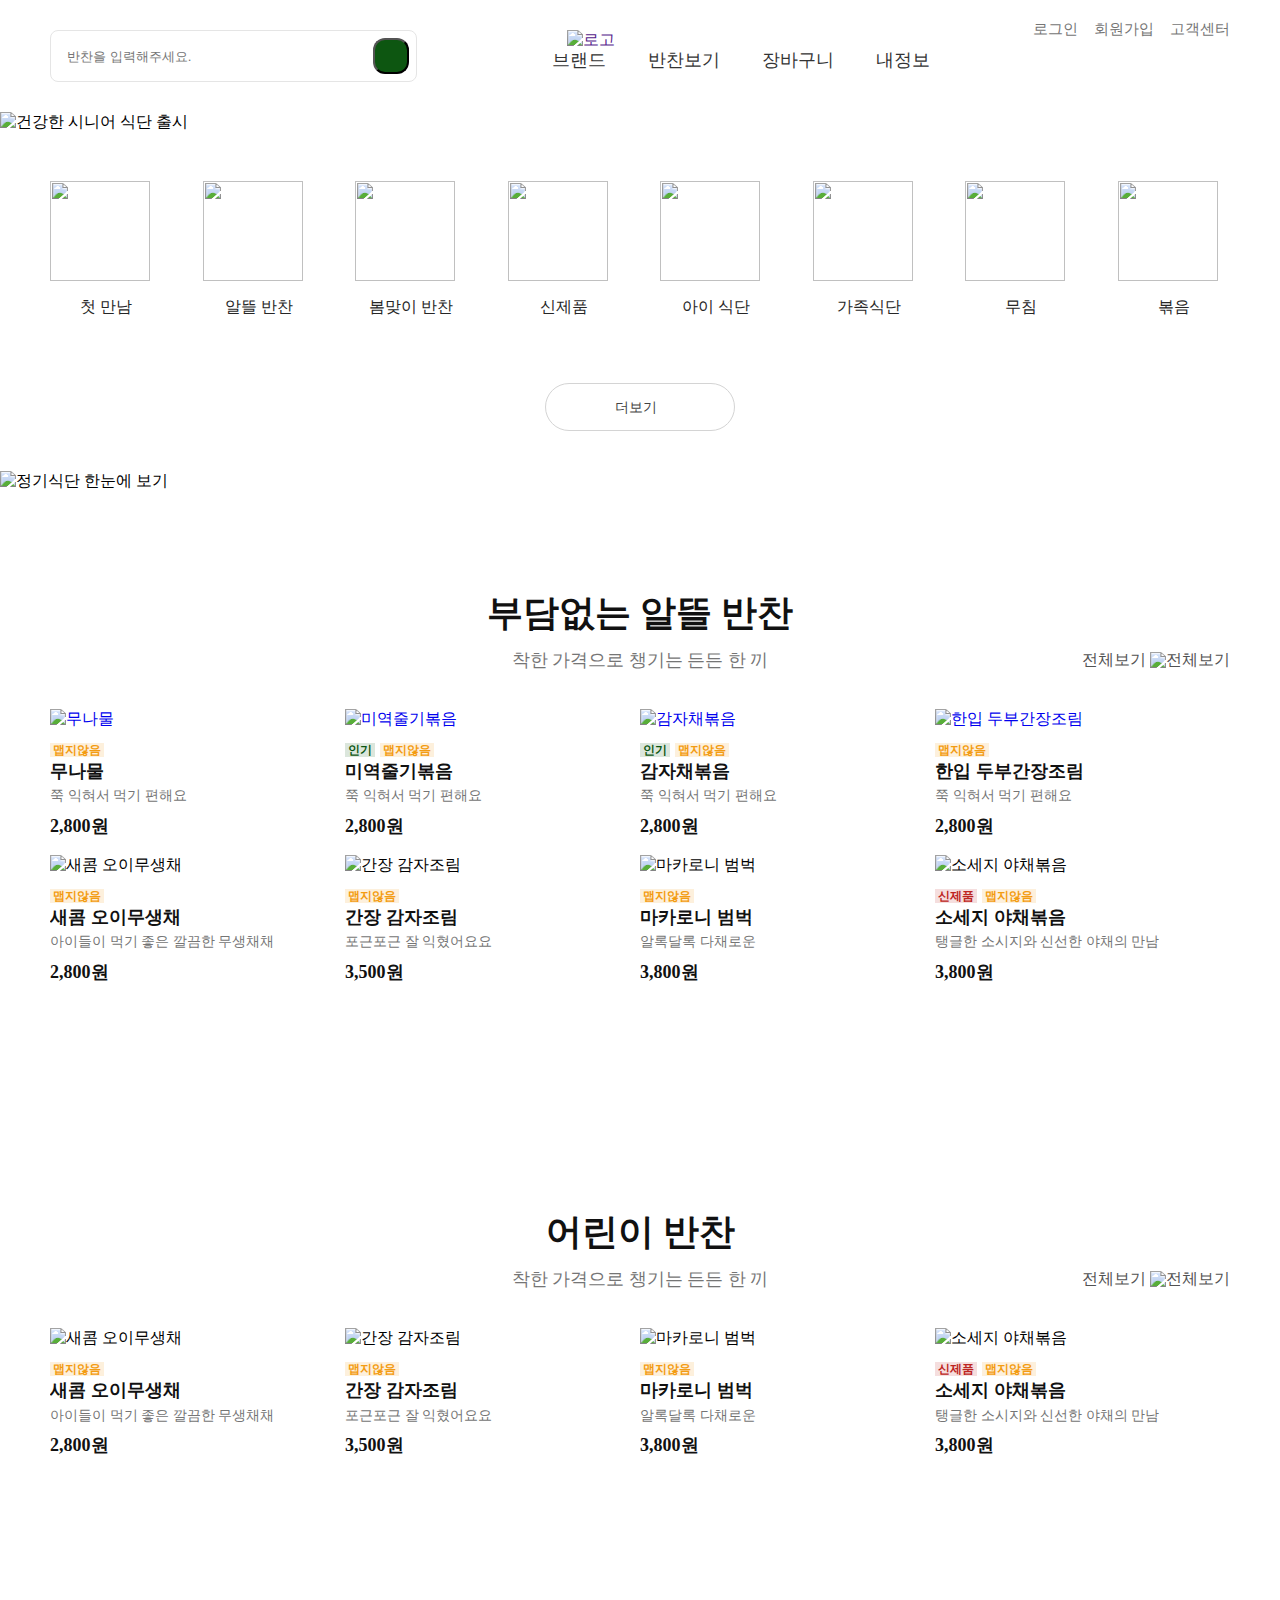
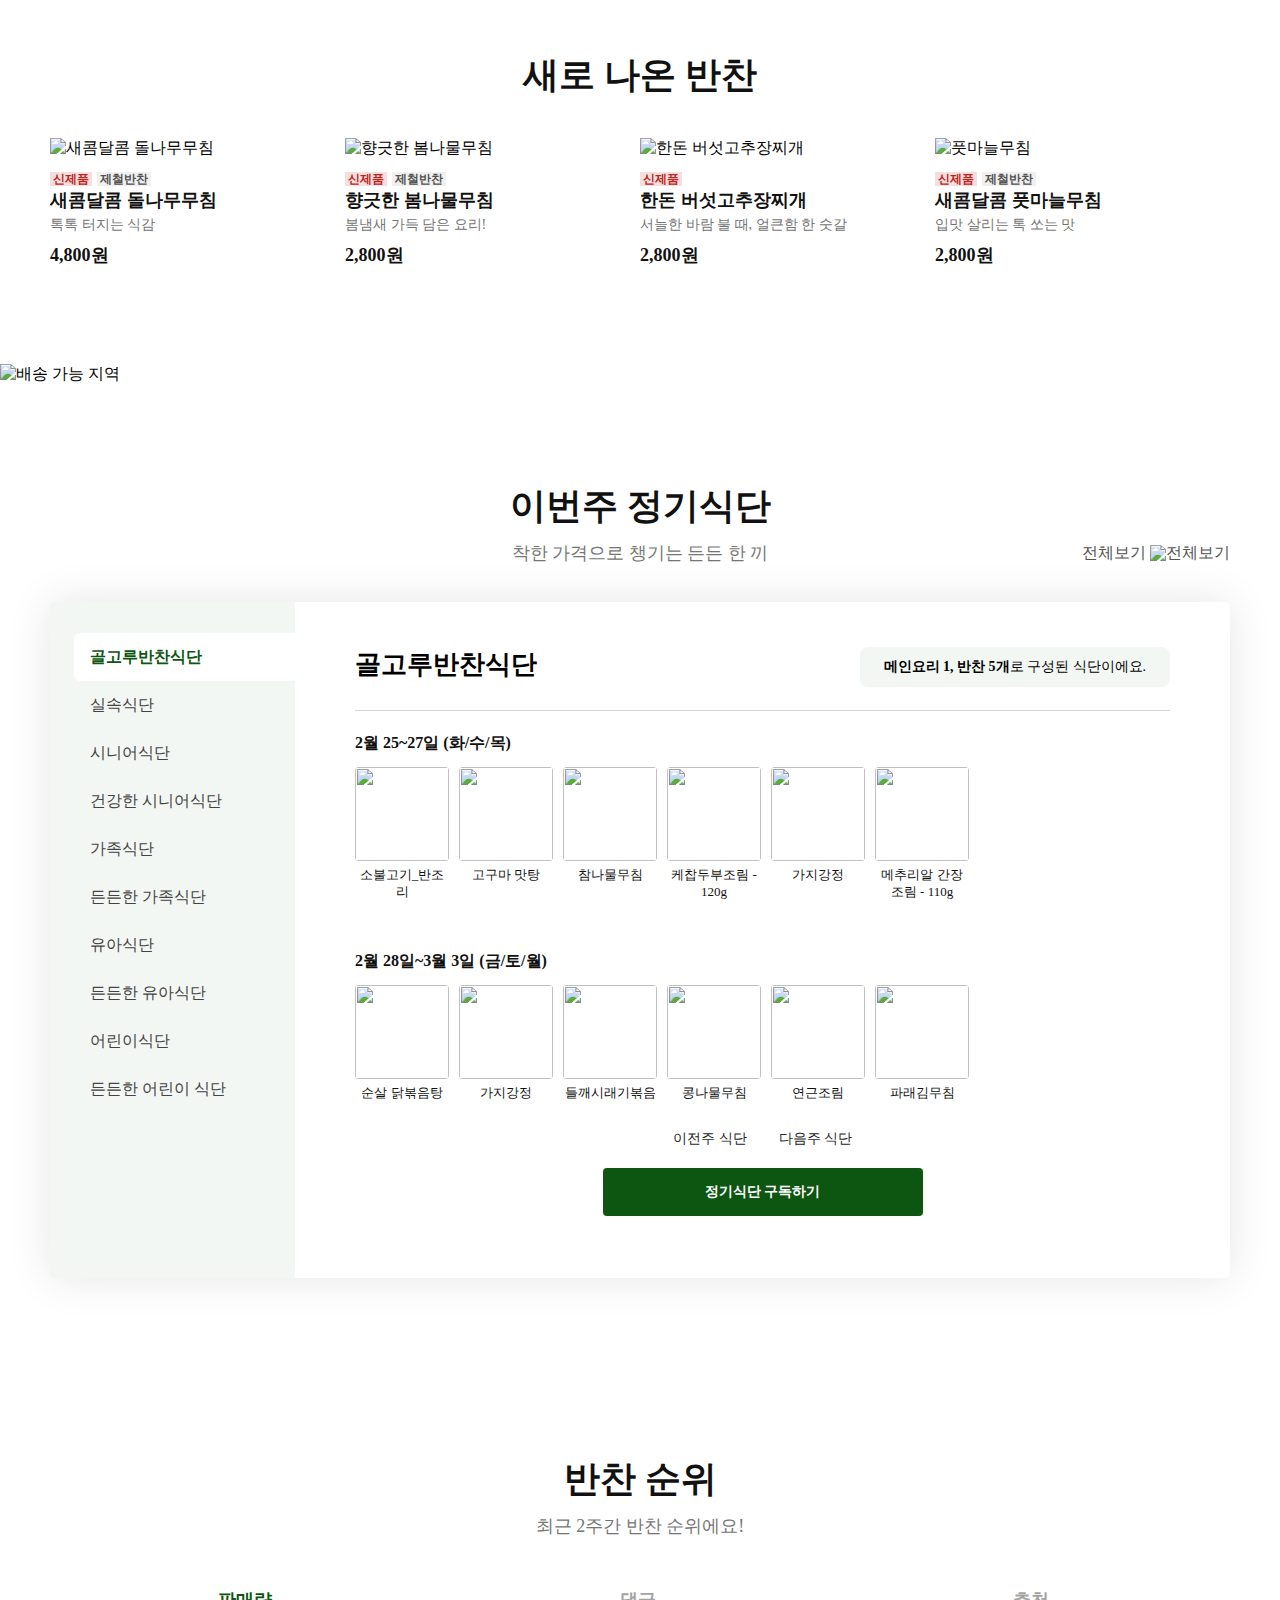
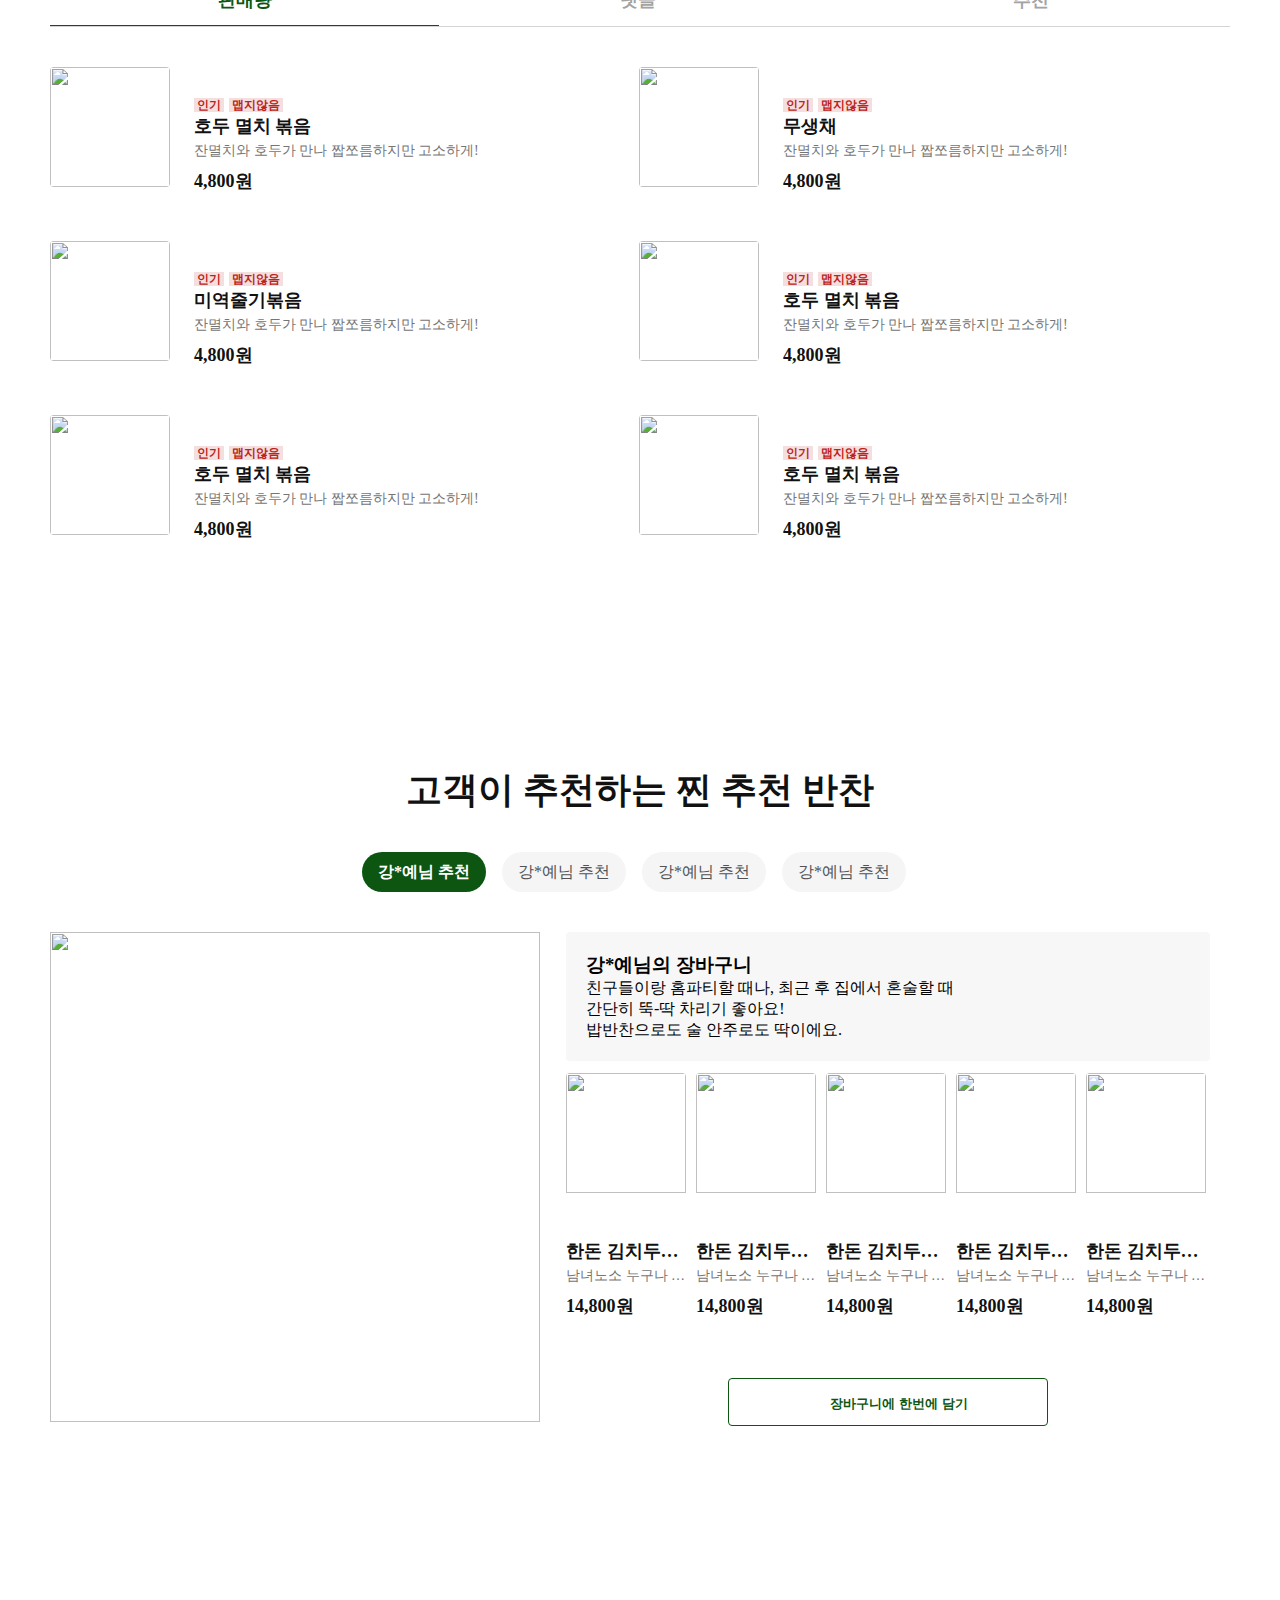
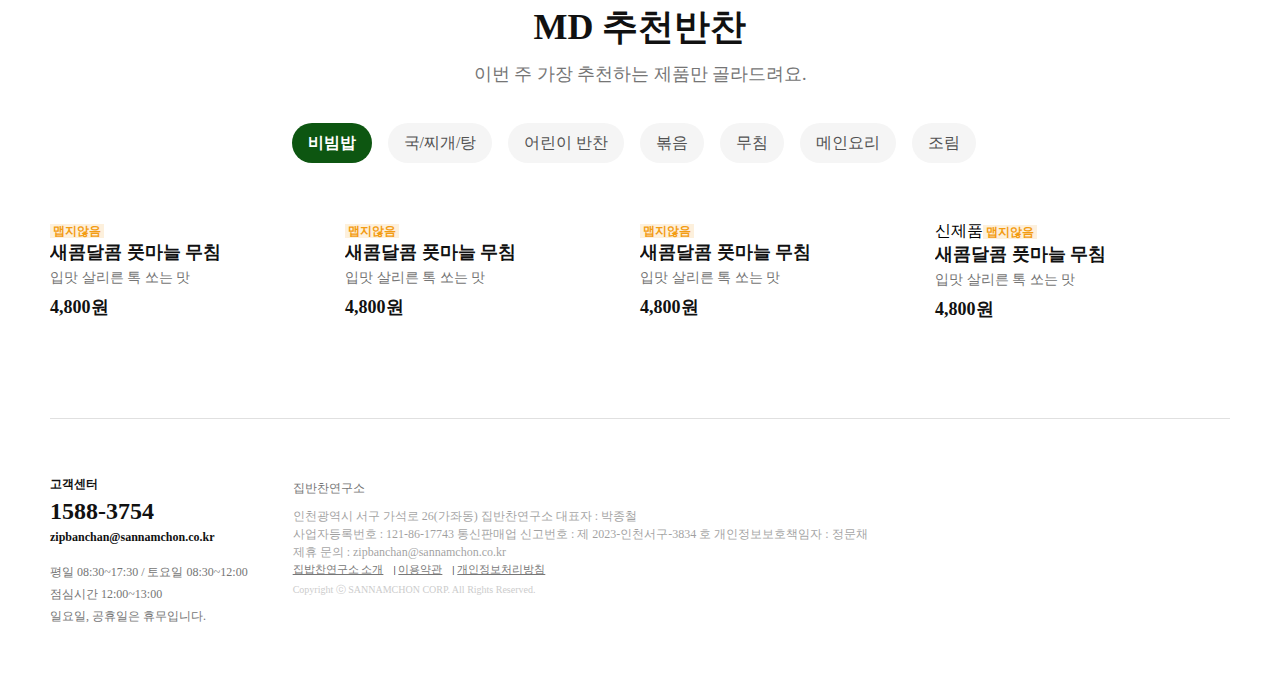
==== index.html @ 4009bfed "Add files via upload" ====
<!DOCTYPE html>
<html lang="en">

<head>
    <meta charset="UTF-8">
    <meta name="viewport" content="width=device-width, initial-scale=1.0">
    <title>Document</title>
    <link href="css/reset.css" rel="stylesheet">
    <link href="css/common.css" rel="stylesheet">
    <link href="css/main.css" rel="stylesheet">
</head>

<body>
    <!-- 헤더 -->
    <header>
        <div class="search">
            <form>
                <input type="text" placeholder="반찬을 입력해주세요." name="search">
                <div>
                    <button class="search_but"></button>
                </div>
            </form>
        </div>

        <a href="" class="logo"><img src="img/logo_pc.svg" alt="로고"></a>

        <div class="header_right_top">
            <ul>
                <li class="nav_menu"><a href="#">로그인</a></li>
                <li class="nav_menu"><a href="#">회원가입</a></li>
                <li id="tool_tip" class="nav_menu">
                    <a href="#">고객센터</a>
                    <ul>
                        <li>식단 메뉴</li>
                        <li>조리법</li>
                        <li>공지사항</li>
                        <li>자주묻는 질문</li>
                        <li>1:1 문의</li>
                    </ul>
                </li>
            </ul>
        </div>
        <div class="header_right_btm">
            <ul>
                <li class="nav_menu menu_brand"><a href="#">브랜드</a></li>
                <li class="nav_menu menu_list"><a href="#">반찬보기</a></li>
                <li class="nav_menu menu_cart"><a href="#">장바구니</a></li>
                <li class="nav_menu menu_my"><a href="#">내정보</a></li>
            </ul>
        </div>
    </header>

    <!-- 메인 베너 -->
    <div id="main_banner" class="banner">
        <img src="img/banner_2.png" alt="건강한 시니어 식단 출시">
    </div>

    <!-- nev -->
    <div class="main_nav">
        <ul>
            <li><a href="#">
                <img src="img/001051_main.png" alt="">
                <span>첫 만남</span>
            </a></li>
            <li><a href="#">
                <img src="img/001062_main.png" alt="">
                <span>알뜰 반찬</span>
            </a></li>
            <li><a href="#">
                <img src="img/001064_main.png" alt="">
                <span>봄맞이 반찬</span>
            </a></li>
            <li><a href="#">
                <img src="img/001060_main.png" alt="">
                <span>신제품</span>
            </a></li>
            <li><a href="#">
                <img src="img/001048_main.png" alt="">
                <span>아이 식단</span>
            </a></li>
            <li><a href="#">
                <img src="img/001049_main.png" alt="">
                <span>가족식단</span>
            </a></li>
            <li><a href="#">
                <img src="img/001003_main.png" alt="">
                <span>무침</span>
            </a></li>
            <li><a href="#">
                <img src="img/001009_main.png" alt="">
                <span>볶음</span>
            </a></li>
        </ul>
    </div>

    <div class="nav_more">
        <button><span>더보기</span><img src="img/icon-arrow-down.svg" alt=""></button>
    </div>

    <!-- 베너2 -->
    <div class="banner">
        <img src="img/godo_banner1737962008.png" alt="정기식단 한눈에 보기">
    </div>

    <!-- 부담없는 알뜰 반찬 -->
    <section>
        <div class="section_head">
            <h2>부담없는 알뜰 반찬</h2>
            <p>
                착한 가격으로 챙기는 든든 한 끼
                <a class="show_all">전체보기<img src="img/icon-arrow-right.svg" alt="전체보기"></a>
            </p>
            
        </div>
        <div class="banchan_list banchan_list_rec">
            <div class="product">
                <a href="#">
                    <img src="img/39_ZIP_P_5005_T.jpg" alt="무나물">
                    <div class="prd_discription">
                        <span class="prd_tag tag_2">맵지않음</span>
                        <h4>무나물</h4>
                        <p>쭉 익혀서 먹기 편해요</p>
                        <h5>2,800원</h5>
                    </div>
                </a>
            </div>
            <div class="product">
                <a href="#">
                    <img src="img/86_ZIP_P_6008_T.jpg" alt="미역줄기볶음">
                    <div class="prd_discription">
                        <span class="prd_tag tag_1">인기</span><span class="prd_tag tag_2">맵지않음</span>
                        <h4>미역줄기볶음</h4>
                        <p>쭉 익혀서 먹기 편해요</p>
                        <h5>2,800원</h5>
                    </div>
                </a>
            </div>
            <div class="product">
                <a href="#">
                    <img src="img/71_ZIP_P_6001_T.jpg" alt="감자채볶음">
                    <div class="prd_discription">
                        <span class="prd_tag tag_1">인기</span><span class="prd_tag tag_2">맵지않음</span>
                        <h4>감자채볶음</h4>
                        <p>쭉 익혀서 먹기 편해요</p>
                        <h5>2,800원</h5>
                    </div>
                </a>
            </div>
            <div class="product">
                <a href="#">
                    <img src="img/410_ZIP_P_4028_T.jpg" alt="한입 두부간장조림">
                    <div class="prd_discription">
                        <span class="prd_tag tag_2">맵지않음</span>
                        <h4>한입 두부간장조림</h4>
                        <p>쭉 익혀서 먹기 편해요</p>
                        <h5>2,800원</h5>
                    </div>
                </a>
            </div>    
            <div class="product">
                <img src="img/1422_ZIP_P_5150_T.jpg" alt="새콤 오이무생채">
                <div class="prd_discription">
                    <span class="prd_tag tag_2">맵지않음</span>
                    <h4>새콤 오이무생채</h4>
                    <p>아이들이 먹기 좋은 깔끔한 무생채채</p>
                    <h5>2,800원</h5>
                </div>
            </div>
            <div class="product">
                <img src="img/67_ZIP_P_4014_T.jpg" alt="간장 감자조림">
                <div class="prd_discription">
                    <span class="prd_tag tag_2">맵지않음</span>
                    <h4>간장 감자조림</h4>
                    <p>포근포근 잘 익혔어요요</p>
                    <h5>3,500원</h5>
                </div>
            </div>
            <div class="product">
                <img src="img/1476_ZIP_P_5162_T.jpg" alt="마카로니 범벅">
                <div class="prd_discription">
                    <span class="prd_tag tag_2">맵지않음</span>
                    <h4>마카로니 범벅</h4>
                    <p>알록달록 다채로운</p>
                    <h5>3,800원</h5>
                </div>
            </div>
            <div class="product">
                <img src="img/2360_ZIP_P_6336_T.png" alt="소세지 야채볶음">
                <div class="prd_discription">
                    <span class="prd_tag tag_3">신제품</span><span class="prd_tag tag_2">맵지않음</span>
                    <h4>소세지 야채볶음</h4>
                    <p>탱글한 소시지와 신선한 야채의 만남</p>
                    <h5>3,800원</h5>
                </div>
            </div>
        </div>
    </section>

    <!-- 베너3 -->
    <div class="banner_3">
        <img src="img/ddd.png" alt="">
        <img src="img/sssss.png" alt="">
        <img src="img/templite4.png" alt="">
    </div>


    <!-- 어린이 반찬 -->
    <section>
        <div class="section_head">
            <h2>어린이 반찬</h2>
            <p>
                착한 가격으로 챙기는 든든 한 끼
                <a class="show_all">전체보기<img src="img/icon-arrow-right.svg" alt="전체보기"></a>
            </p>
        </div>
        <div class="banchan_list banchan_list_rec">
            <div class="product">
                <img src="img/1422_ZIP_P_5150_T.jpg" alt="새콤 오이무생채">
                <div class="prd_discription">
                    <span class="prd_tag tag_2">맵지않음</span>
                    <h4>새콤 오이무생채</h4>
                    <p>아이들이 먹기 좋은 깔끔한 무생채채</p>
                    <h5>2,800원</h5>
                </div>
            </div>
            <div class="product">
                <img src="img/67_ZIP_P_4014_T.jpg" alt="간장 감자조림">
                <div class="prd_discription">
                    <span class="prd_tag tag_2">맵지않음</span>
                    <h4>간장 감자조림</h4>
                    <p>포근포근 잘 익혔어요요</p>
                    <h5>3,500원</h5>
                </div>
            </div>
            <div class="product">
                <img src="img/1476_ZIP_P_5162_T.jpg" alt="마카로니 범벅">
                <div class="prd_discription">
                    <span class="prd_tag tag_2">맵지않음</span>
                    <h4>마카로니 범벅</h4>
                    <p>알록달록 다채로운</p>
                    <h5>3,800원</h5>
                </div>
            </div>
            <div class="product">
                <img src="img/2360_ZIP_P_6336_T.png" alt="소세지 야채볶음">
                <div class="prd_discription">
                    <span class="prd_tag tag_3">신제품</span><span class="prd_tag tag_2">맵지않음</span>
                    <h4>소세지 야채볶음</h4>
                    <p>탱글한 소시지와 신선한 야채의 만남</p>
                    <h5>3,800원</h5>
                </div>
            </div>
        </div>
    </section>

    <!-- 새로 나온 반찬 -->
    <section>
        <div class="section_head">
            <h2>새로 나온 반찬</h2>
        </div>
        <div class="banchan_list banchan_list_rec">
            <div class="product">
                <img src="img/1409_ZIP_P_5146_T.jpg" alt="새콤달콤 돌나무무침">
                <div class="prd_discription">
                    <span class="prd_tag tag_3">신제품</span><span class="prd_tag tag_4">제철반찬</span>
                    <h4>새콤달콤 돌나무무침</h4>
                    <p>톡톡 터지는 식감</p>
                    <h5>4,800원</h5>
                </div>
            </div>
            <div class="product">
                <img src="img/1410_ZIP_P_5147_T.jpg" alt="향긋한 봄나물무침">
                <div class="prd_discription">
                    <span class="prd_tag tag_3">신제품</span><span class="prd_tag tag_4">제철반찬</span>
                    <h4>향긋한 봄나물무침</h4>
                    <p>봄냄새 가득 담은 요리!</p>
                    <h5>2,800원</h5>
                </div>
            </div>
            <div class="product">
                <img src="img/1951_ZIP_P_1061_T.jpg" alt="한돈 버섯고추장찌개">
                <div class="prd_discription">
                    <span class="prd_tag tag_3">신제품</span>
                    <h4>한돈 버섯고추장찌개</h4>
                    <p>서늘한 바람 불 때, 얼큰함 한 숫갈</p>
                    <h5>2,800원</h5>
                </div>
            </div>
            <div class="product">
                <img src="img/1792_ZIP_P_5121_T.png" alt="풋마늘무침">
                <div class="prd_discription">
                    <span class="prd_tag tag_3">신제품</span><span class="prd_tag tag_4">제철반찬</span>
                    <h4>새콤달콤 풋마늘무침</h4>
                    <p>입맛 살리는 톡 쏘는 맛</p>
                    <h5>2,800원</h5>
                </div>
            </div>
        </div>
    </section>

    <!-- 배너4 -->
    <div class="banner">
        <img src="img/templite1.png" alt="배송 가능 지역">
    </div>

    <!-- 이번주 정기식단 -->
    <section>
        <div class="section_head">
            <h2>이번주 정기식단</h2>
            <p>
                착한 가격으로 챙기는 든든 한 끼
                <a class="show_all">전체보기<img src="img/icon-arrow-right.svg" alt="전체보기"></a>
            </p>
        </div>
        <div id="regular_container">
            <div id="regular_tab">
                <ul>
                    <li class="nav_on">골고루반찬식단</li>
                    <li>실속식단</li>
                    <li>시니어식단</li>
                    <li>건강한 시니어식단</li>
                    <li>가족식단</li>
                    <li>든든한 가족식단</li>
                    <li>유아식단</li>
                    <li>든든한 유아식단</li>
                    <li>어린이식단</li>
                    <li>든든한 어린이 식단</li>
                </ul>
            </div>
            <div id="regular_list">
                <div class="regular_list_disc">
                    <h3>골고루반찬식단</h3>
                    <span><strong>메인요리 1, 반찬 5개</strong>로 구성된 식단이에요.</span>
                </div>
                <div class="regular_list_contain"> <!-- 식단 1 -->
                    <h4>2월 25~27일 (화/수/목)</h4>
                    <ul>
                        <li>
                            <img src="img/1349_ZIP_P_0094_T.jpg" alt="">
                            <p>소불고기_반조리</p>
                        </li>
                        <li>
                            <img src="img/1948_ZIP_P_6389_T.jpg" alt="">
                            <p>고구마 맛탕</p>
                        </li>
                        <li>
                            <img src="img/135_ZIP_P_5012_T.jpg" alt="">
                            <p>참나물무침</p>
                        </li>
                        <li>
                            <img src="img/1785_ZIP_P_6293_T.jpg" alt="">
                            <p>케찹두부조림 - 120g</p>
                        </li>
                        <li>
                            <img src="img/1187_ZIP_P_6206_T.jpg" alt="">
                            <p>가지강정</p>
                        </li>
                        <li>
                            <img src="img/137_ZIP_P_4003_T.jpg" alt="">
                            <p>메추리알 간장조림 - 110g</p>
                        </li>
                    </ul>
                </div>
                <div class="regular_list_contain"> <!-- 식단 2 -->
                    <h4>2월 28일~3월 3일 (금/토/월)</h4>
                    <ul>
                        <li>
                            <img src="img/1337_ZIP_P_0090_T.jpg" alt="">
                            <p>순살 닭볶음탕</p>
                        </li>
                        <li>
                            <img src="img/1187_ZIP_P_6206_T.jpg" alt="">
                            <p>가지강정</p>
                        </li>
                        <li>
                            <img src="img/1201_ZIP_P_6220_T.jpg" alt="">
                            <p>들깨시래기볶음</p>
                        </li>
                        <li>
                            <img src="img/36_ZIP_P_5003_T.jpg" alt="">
                            <p>콩나물무침</p>
                        </li>
                        <li>
                            <img src="img/52_ZIP_P_4007_T.jpg" alt="">
                            <p>연근조림</p>
                        </li>
                        <li>
                            <img src="img/335_ZIP_P_5038_T.jpg" alt="">
                            <p>파래김무침</p>
                        </li>
                    </ul>
                </div>

                <div class="regular_list_arrow">
                    <span class="pre"><img src="img/icon-arrow-left.svg" alt="">이전주 식단</span>
                    <span class="next">다음주 식단<img src="img/icon-arrow-right2.svg" alt=""></span>
                </div>

                <div class="regular_list_foot">
                    <!-- <div>개별 구매 대신, 반찬 구독할 때 <strong>34,800원</strong></div> -->
                    <a href="#">정기식단 구독하기</a>
                </div>
            </div>
        </div>
    </section>

    <!-- 반찬 순위 -->
    <section>
        <div class="section_head">
            <h2>반찬 순위</h2>
            <p>최근 2주간 반찬 순위에요!</p>
        </div>
        <div class="rank_container">
            <div class="rank_tab">
                <ul>
                    <li class="on">판매량</li>
                    <li>댓글</li>
                    <li>추천</li>
                </ul>
            </div>
            <div class="rank_list">
                <div class="product_rank">
                    <div>
                        <img src="img/17_ZIP_P_6014_T.jpg" alt="">
                        <!-- <button action=""></button>/ -->
                    </div>
                    <div class="prd_discription">
                        <span class="prd_tag tag_3">인기</span><span class="prd_tag tag_3">맵지않음</span>
                        <h4>호두 멸치 볶음</h4>
                        <p>잔멸치와 호두가 만나 짭쪼름하지만 고소하게!</p>
                        <h5>4,800원</h5>
                    </div>
                </div>
                <div class="product_rank">
                    <div>
                        <img src="img/38_ZIP_P_5004_T.jpg" alt="">
                        <!-- <button action=""></button>/ -->
                    </div>
                    <div class="prd_discription">
                        <span class="prd_tag tag_3">인기</span><span class="prd_tag tag_3">맵지않음</span>
                        <h4>무생채</h4>
                        <p>잔멸치와 호두가 만나 짭쪼름하지만 고소하게!</p>
                        <h5>4,800원</h5>
                    </div>
                </div>
                <div class="product_rank">
                    <div>
                        <img src="img/86_ZIP_P_6008_T.jpg" alt="">
                        <!-- <button action=""></button>/ -->
                    </div>
                    <div class="prd_discription">
                        <span class="prd_tag tag_3">인기</span><span class="prd_tag tag_3">맵지않음</span>
                        <h4>미역줄기볶음</h4>
                        <p>잔멸치와 호두가 만나 짭쪼름하지만 고소하게!</p>
                        <h5>4,800원</h5>
                    </div>
                </div>
                <div class="product_rank">
                    <div>
                        <img src="img/71_ZIP_P_6001_T.jpg" alt="">
                        <!-- <button action=""></button>/ -->
                    </div>
                    <div class="prd_discription">
                        <span class="prd_tag tag_3">인기</span><span class="prd_tag tag_3">맵지않음</span>
                        <h4>호두 멸치 볶음</h4>
                        <p>잔멸치와 호두가 만나 짭쪼름하지만 고소하게!</p>
                        <h5>4,800원</h5>
                    </div>
                </div>
                <div class="product_rank">
                    <div>
                        <img src="img/36_ZIP_P_5003_T.jpg" alt="">
                        <!-- <button action=""></button>/ -->
                    </div>
                    <div class="prd_discription">
                        <span class="prd_tag tag_3">인기</span><span class="prd_tag tag_3">맵지않음</span>
                        <h4>호두 멸치 볶음</h4>
                        <p>잔멸치와 호두가 만나 짭쪼름하지만 고소하게!</p>
                        <h5>4,800원</h5>
                    </div>
                </div>
                <div class="product_rank">
                    <div>
                        <img src="img/39_ZIP_P_5005_T.jpg" alt="">
                        <!-- <button action=""></button>/ -->
                    </div>
                    <div class="prd_discription">
                        <span class="prd_tag tag_3">인기</span><span class="prd_tag tag_3">맵지않음</span>
                        <h4>호두 멸치 볶음</h4>
                        <p>잔멸치와 호두가 만나 짭쪼름하지만 고소하게!</p>
                        <h5>4,800원</h5>
                    </div>
                </div>
            </div>
        </div>
    </section>

    <!-- 고객이 추천하는 찐 추천 반찬 -->
    <section>
        <div class="section_head">
            <h2>고객이 추천하는 찐 추천 반찬</h2>
        </div>
        <div class="recommend_tab">
            <span class="on">강*예님 추천</span>
            <span>강*예님 추천</span>
            <span>강*예님 추천</span>
            <span>강*예님 추천</span>
        </div>
        <div class="recommend_content">
            <div>
                <img src="img/cp_image_0.png" alt="">
            </div>
            <div class="rec_right">
                <div class="rec_right_header">
                    <h3>강*예님의 장바구니</h3>
                    <p>친구들이랑 홈파티할 때나, 최근 후 집에서 혼술할 때<br>
                        간단히 뚝-딱 차리기 좋아요!<br>
                        밥반찬으로도 술 안주로도 딱이에요.</p>
                </div>
                <div class="rec_right_content"> <!-- 추천 상품 리스트 -->
                    <div class="product_rec">
                        <img src="img/1356_ZIP_P_0102_T.jpg" alt="">
                        <div class="rec_disc">
                            <div class="tag"></div>
                            <h4>한돈 김치두루..</h4>
                            <p>남녀노소 누구나 좋아..</p>
                            <h5>14,800원</h5>
                        </div>
                    </div>
                    <div class="product_rec">
                        <img src="img/1780_ZIP_P_0141_T.jpg" alt="">
                        <div class="rec_disc">
                            <div class="tag"><span></span></div>
                            <h4>한돈 김치두루..</h4>
                            <p>남녀노소 누구나 좋아..</p>
                            <h5>14,800원</h5>
                        </div>
                    </div>
                    <div class="product_rec">
                        <img src="img/1080_ZIP_P_3077_T_RE.jpg" alt="">
                        <div class="rec_disc">
                            <div class="tag"><span></span></div>
                            <h4>한돈 김치두루..</h4>
                            <p>남녀노소 누구나 좋아..</p>
                            <h5>14,800원</h5>
                        </div>
                    </div>
                    <div class="product_rec">
                        <img src="img/723_ZIP_P_5068_T.jpg" alt="">
                        <div class="rec_disc">
                            <div class="tag"><span></span></div>
                            <h4>한돈 김치두루..</h4>
                            <p>남녀노소 누구나 좋아..</p>
                            <h5>14,800원</h5>
                        </div>
                    </div>
                    <div class="product_rec">
                        <img src="img/71_ZIP_P_6001_T.jpg" alt="">
                        <div class="rec_disc">
                            <div class="tag"><span></span></div>
                            <h4>한돈 김치두루..</h4>
                            <p>남녀노소 누구나 좋아..</p>
                            <h5>14,800원</h5>
                        </div>
                    </div>
                </div>
                <div class="rec_btn">
                    <button onclick=""><img src="img/icon-cart-0d5611.svg" alt="">장바구니에 한번에 담기</button>
                </div>
            </div>
        </div>
    </section>

    <!-- MD 추천반찬 -->
    <section>
        <div class="section_head">
            <h2>MD 추천반찬</h2>
            <p>이번 주 가장 추천하는 제품만 골라드려요.</p>
        </div>
        <div class="recommend_tab">
            <span class="on">비빔밥</span>
            <span>국/찌개/탕</span>
            <span>어린이 반찬</span>
            <span>볶음</span>
            <span>무침</span>
            <span>메인요리</span>
            <span>조림</span>
        </div>
        <div class="banchan_list banchan_list_tall">
            <div class="product">
                <img src="img/2190_ZIP_P_9529_a_re.png" alt="">
                <div class="prd_discription">
                    <span class="prd_tag tag_2">맵지않음</span>
                    <h4>새콤달콤 풋마늘 무침</h4>
                    <p>입맛 살리른 톡 쏘는 맛</p>
                    <h5>4,800원</h5>
                </div>
            </div>
            <div class="product">
                <img src="img/1833_ZIP_P_9396_A.jpg" alt="">
                <div class="prd_discription">
                    <span class="prd_tag tag_2">맵지않음</span>
                    <h4>새콤달콤 풋마늘 무침</h4>
                    <p>입맛 살리른 톡 쏘는 맛</p>
                    <h5>4,800원</h5>
                </div>
            </div>
            <div class="product">
                <img src="img/1830_ZIP_P_9393_A.jpg" alt="">
                <div class="prd_discription">
                    <span class="prd_tag tag_2">맵지않음</span>
                    <h4>새콤달콤 풋마늘 무침</h4>
                    <p>입맛 살리른 톡 쏘는 맛</p>
                    <h5>4,800원</h5>
                </div>
            </div>
            <div class="product">
                <img src="img/2068_ZIP_P_9473_A.jpg" alt="">
                <div class="prd_discription">
                    <span>신제품</span><span class="prd_tag tag_2">맵지않음</span>
                    <h4>새콤달콤 풋마늘 무침</h4>
                    <p>입맛 살리른 톡 쏘는 맛</p>
                    <h5>4,800원</h5>
                </div>
            </div>
        </div>
    </section>

    <!-- footer -->
    <footer>
        <div class="footer_service">
            <h3>고객센터</h3>
            <strong>1588-3754</strong>
            <small>zipbanchan@sannamchon.co.kr</small>
            <p>
                평일 08:30~17:30 / 토요일 08:30~12:00<br>
                점심시간 12:00~13:00<br>
                일요일, 공휴일은 휴무입니다.
            </p>
        </div>
        <div class="footer_info">
            <h3>집반찬연구소</h3>
            <p>
                인천광역시 서구 가석로 26(가좌동) 집반찬연구소 대표자 : 박종철<br>
                사업자등록번호 : 121-86-17743 통신판매업 신고번호 : 제 2023-인천서구-3834 호 개인정보보호책임자 : 정문채<br>
                제휴 문의 : zipbanchan@sannamchon.co.kr
            </p>
            <a href="#">집밥찬연구소 소개</a>|
            <a href="#">이용약관</a>|
            <a href="#">개인정보처리방침</a>
            <small>Copyright ⓒ SANNAMCHON CORP. All Rights Reserved.</small>
        </div>
    </footer>

</body>

</html>
---- css/common.css ----
@charset "utf-8";

header {
    width:1180px;
    height: 112px;
    margin:0 auto;
}

.search {
    float:left;
    width: 367px;
    height: 52px;
    margin: 30px 0 0 0;
    display:flex;
    position:relative;
}

.search input[type="text"] {
    width: 367px;
    height: 52px;
    border-radius: 8px;
    border: 1px solid #E5E5E5;
    background: #FFF;
    padding: 0px 80px 0px 16px;
    box-sizing: border-box;
}

.search div {
    position: absolute;
    right: 0px;
    top: 50%;
    transform: translateY(-50%);
    font-size: 0px;
    display: flex;
    align-items: center;
}

.search button {
    background: url("../img/icon-search-f5f5f5.svg") #0d5611 no-repeat;
    background-position: center;
    display: inline-block;
    margin-right: 8px;
    width: 36px;
    height: 36px;
    border-radius: 12px;
}

.logo {
    width: 140px;
    float:left;
    margin: 30px 0 0 150px;
}

.logo img {
    width: 140px;
    margin: 0 auto;
}

.header_right_top {
    float:right;
    width: 300px;
    margin: 20px 0 20px 0;
}

.header_right_top ul {
    float:right;
}

.header_right_top ul li {
    float: left;
}

.header_right_top ul li a {
    position: relative;
    padding-left: 0px;
    color: #757575;
    font-size: 15px;
    font-weight: 400;
    line-height: 15px;
    margin-left: 16px;
    padding: 10px 0;
}

#tool_tip ul {
    display:none;
}

.header_right_btm {
    float:right;
}

.header_right_btm ul li {
    float: left;
}

.header_right_btm ul li a {
    color: #333;
    font-size: 18px;
    font-weight: 400;
    line-height: 18px;
    padding-left: 28px;
    margin-left: 14px;
}

.menu_brand a {
    background-image: url("../img/icon-document-d4d4d4.svg");
    background-repeat:no-repeat;
    background-position:left center;
    background-size:24px;
}
.menu_list a {
    background-image: url("../img/icon-list-d4d4d4.svg");
    background-repeat:no-repeat;
    background-position:left center;
    background-size:24px;
}
.menu_cart a {
    background-image: url("../img/icon-cart-d4d4d4.svg");
    background-repeat:no-repeat;
    background-position:left center;
    background-size:24px;
}
.menu_my a {
    background-image: url("../img/icon-my-d4d4d4.svg");
    background-repeat:no-repeat;
    background-position:left center;
    background-size:24px;
}

footer {
    padding: 59px 0px;
    width: 1180px;
    margin: 0px auto;
    display: flex;
    border-top: 1px solid #e0e0e0
}

footer .footer_service {
    margin-right: 45px;
    color: #111;
}

footer .footer_service h3 {
    color: #111;
    font-size: 12px;
    font-weight: 600;
    line-height: 12px;
    margin-bottom: 9px;
    display: block;
}

footer .footer_service strong {
    font-size: 24px;
    font-weight: 600;
    line-height: 24px;
    display: block;
    margin-bottom: 4px;
}

footer .footer_service small {
    font-size: 12px;
    font-weight: 600;
    line-height: 12px;
}

footer .footer_service p {
    margin-top: 16px;
    color: #757575;
    font-size: 12px;
    font-weight: 400;
    line-height: 22px;
}

footer .footer_info {
    font-size:11px;
}

footer .footer_info h3 {
    color: #757575;
    font-size: 12px;
    font-weight: 400;
    line-height: 21px;
    display: block;
    margin-bottom: 8px;
}

footer .footer_info p {
    color: #111;
    font-size: 12px;
    font-weight: 400;
    line-height: 18px;
    opacity: 0.4;
}

footer .footer_info a {
    margin-top:20px;
    color: #777;
    font-size: 11px;
    font-weight: 400;
    line-height: 16.5px;
    text-decoration: underline;
    position: relative;
    margin-right: 5px;
    padding-right: 5px;
}

footer .footer_info small {
    display: block;
    margin-top: 3px;
    color: #ccc;
    font-size: 10px;
    font-weight: 400;
    line-height: 17.5px;
}
---- css/main.css ----
@charset "utf-8";

.banner img {
    width:100%;
}

.main_nav {
    padding: 48px 0;
}

.main_nav ul {
    display: grid;
    grid-template-columns: repeat(8, minmax(0, 1fr));
    gap: 40px;
    width: 1180px;
    margin: 0px auto;
}

.main_nav ul li a img {
    width: 100px;
    height: 100px;
}

.main_nav ul li a span {
    display: block;
    margin-top: 14px;
    font-size: 16px;
    line-height: 100%;
    font-weight: 400;
    text-align: center;
    color: #262626;
    word-break: keep-all;
}

.nav_more {
    text-align: center;
    display: flex;
    justify-content: center;
    margin: 20px 0 40px;
}

.nav_more button {
    width: 190px !important;
    height: 48px;
    color: #434343;
    text-align: center;
    font-size: 14px;
    font-weight: 400;
    line-height: 14px;
    display: inline-flex;
    justify-content: center;
    align-items: center;
    border-radius: 50px;
    border: 1px solid #D4D4D4;
    background: #FFF;
}

.nav_more button img {
    margin-left: 8px;
}

section {
    width: 1180px;
    margin: 0 auto;
    padding:100px 0 80px;
}

section .section_head {
    margin-bottom:40px;
}

section .section_head h2 {
    color: #111;
    font-size: 36px;
    font-weight: 700;
    line-height: 43.2px;
    padding: 0px;
    margin: 0px 0px 16px 0px;
    text-align: center;
    position: relative;
}

section .section_head p {
    color: #757575;
    text-align: center;
    font-size: 18px;
    font-weight: 500;
    line-height: 18px;
    text-align: center;
    position: relative;
}

section .section_head p a {
    right: 0px;
    top: 50%;
    transform: translateY(-50%);
    bottom: auto;
    color: #525252;
    font-size: 16px;
    font-weight: 400;
    line-height: 16px;
    display: flex;
    align-items: center;
    position:absolute;
}

section .section_head p a img {
    margin-left:4px;
}

.banchan_list {
    width:100%;
    display: flex;
    flex-wrap:wrap;
    box-sizing:border-box;
}

.banchan_list_tall .product {
    width: 280px;
    margin-right:15px;
    margin-bottom:20px;
}

.banchan_list_tall .product img {
    padding-bottom: 10px;
    height: 380px;
}

.banchan_list_rec .product {
    width: 280px;
    margin-right:15px;
    margin-bottom:20px;
}

.banchan_list_rec .product img {
    padding-bottom: 10px;
    height: 280px;
}

.prd_discription .prd_tag{
    font-size:12px;
    line-height:18px;
    padding: 0 3px;
    margin-right: 5px;
    font-weight:600;
}

.prd_discription .tag_1 {
    color: #0D5611;
    background-color:rgba(13, 86, 17, .15);
}

.prd_discription .tag_2 {
    color: #F39C12;
    background-color: rgba(243, 156, 18, .15);
}

.prd_discription .tag_3 {
    color: #BD2420;
    background-color: rgba(189, 36, 32, .15);
}

.prd_discription .tag_4 {
    color: #525252;
    background-color: #F0F0F0;
}

.prd_discription h4 {
    color:#111;
    font-size:18px;
    font-weight:600;
    line-height: 25.2px;
    margin-bottom: 4px;
    overflow: hidden;
    text-overflow: ellipsis;
}

.prd_discription p {
    padding: 0px;
    margin-bottom: 12px;
    color: #757575;
    font-size: 14px;
    font-weight: 400;
    line-height: 16.8px;
    overflow: hidden;
    text-overflow: ellipsis;
}

.prd_discription h5 {
    color: #111;
    font-size: 18px;
    font-weight: 700;
    line-height: 18px;
}

.banner_3 {
    width: 1180px;
    padding-bottom:30px;
    display:flex;
    box-sizing: content-box;
    overflow: hidden;
    margin:0 auto;
}

.banner_3 img {
    margin-right: 14px;
    width:384px;
}

#regular_container {
    border-radius: 4px;
    background: #FFF;
    box-shadow: 0px 0px 44px 0px rgba(0, 0, 0, 0.10);
    overflow: hidden;
}

#regular_tab {
    padding: 31px 0px 0px 24px;
    background: #F3F7F3;
    width: 245px;
    min-height: 676px;
    box-sizing: border-box;
    float: left;
}

#regular_tab li {
    display: block;
    color: #434343;
    font-size: 16px;
    font-weight: 400;
    line-height: 48px;
    height: 48px;
    padding: 0px 16px;
    border-radius: 6px 0px 0px 6px;
}

#regular_tab .nav_on {
    color: #0D5611;
    font-weight: 700;
    background: #fff;
}

#regular_list {
    float: left;
    padding: 45px 60px 56px;
    box-sizing: border-box;
    width: 935px;
}

.regular_list_disc {
    border-bottom: 1px solid #D4D4D4;
}

#regular_list h3 {
    color: #000;
    font-size: 26px;
    font-weight: 700;
    display:inline-block;
    padding-bottom: 28px;
    align-items: center;
}

#regular_list .regular_list_disc span {
    float:right;
    border-radius: 8px;
    background: #F3F7F3;
    padding: 11px 24px;
    font-size: 14px;
    font-weight: 500;
}

.regular_list_contain {
    padding: 24px 0;
    width: 100%;
}

.regular_list_contain h4 {
    color: #111;
    font-size: 16px;
    font-weight: 700;
    line-height: 16px;
    margin-bottom: 16px;
}

.regular_list_contain ul {
    display:inline-block;
}

.regular_list_contain ul li {
    float: left;
    margin-right:10px;
}

.regular_list_contain ul li img {
    width: 94px;
    height: 94px;
    border-radius: 4px;
    background-size: cover;
    background-repeat: no-repeat;
    margin-bottom: 6px;
}

.regular_list_contain ul li p {
    color: #111;
    text-align: center;
    font-size: 13px;
    font-weight: 500;
    line-height: 16.9px;
    width: 94px;
}

.regular_list_arrow {
    display:flex;
    justify-content: center;
    gap: 32px;
}

.regular_list_arrow .pre {
    color: #262626;
    font-size: 14px;
    font-weight: 400;
    line-height: 18px;
    cursor: pointer;
    display: flex;
    align-items: center;
    gap: 2px;
}

.regular_list_arrow .next {
    color: #262626;
    font-size: 14px;
    font-weight: 400;
    line-height: 18px;
    cursor: pointer;
    display: flex;
    align-items: center;
    gap: 2px;
}

.regular_list_arrow img {
    width:18px;
}

.regular_list_foot {
    margin-top: 20px;
    display:flex;
    justify-content: center;
}

.regular_list_foot a {
    border-radius: 4px;
    background: #0D5611;
    padding: 17px 0px;
    box-sizing: border-box;
    color: #FFF;
    text-align: center;
    font-size: 14px;
    font-weight: 700;
    line-height: 14px;
    display: inline-block;
    width: 320px;
    height: 48px;
}

.rank_tab {
    border-bottom: 1px solid #D4D4D4;
    margin-bottom: 40px;
}

.rank_tab li {
    width: 33%;
    display: inline-block;
    padding: 16px 0px;
    color: #A3A3A3;
    text-align: center;
    font-size: 18px;
    font-weight: 700;
    line-height: 18px;
    position: relative;
}

.rank_tab li.on {
    color:#0D5611;
    border-bottom: 1px solid #0D5611;
}

.rank_list .product_rank {
    margin-right:50px;
    margin-bottom: 50px;
    display: inline-block;
    width: 535px;
}

.product_rank div {
    display: inline-block;
}

.product_rank img {
    width: 120px; 
    height: 120px;
    border-radius : 4px;
    margin-right: 20px;
}

.recommend_tab {
    text-align: center;
    margin-bottom: 40px;
}

.recommend_tab span {
    padding: 0px 16px;
    margin: 0px 12px 0px 0px;
    border-radius: 40px;
    display:inline-block;
    width: auto;
    height: 40px;
    text-align: center;
    line-height: 40px;
    color: #525252;
    font-size: 16px;
    font-weight: 400;
    background: #F5F5F5;
    opacity: inherit;
    box-sizing: border-box;
}

.recommend_tab span.on {
    color: #fff;
    background: #0D5611;
    font-weight: 700;
}

.recommend_content {
    display:flex;
}

.recommend_content img {
    width: 490px;
    height: 490px;
}

.recommend_content .rec_right {
    width: 644px;
    margin: 0px 20px 0px 26px;
    box-sizing: border-box;
    position: relative;
}

.rec_right_header {
    background: #F7F7F7 right bottom no-repeat;
    background-size: contain;
    border-radius: 4px;
    padding: 20px;
    margin-bottom: 12px;
}

.rec_right_content {
    display:flex;
}

.product_rec {
    width: 120px;
    margin-right: 10px;
}

.product_rec img {
    width:120px;
    height: 120px;
    border-radius: 4px;
    padding-bottom:20px;
}

.rec_disc .tag {
    min-height: 22px;
    font-size: 0;
    display: flex;
    align-items: center;
    justify-content: start;
    padding: 0 0 4px;
}

.rec_disc h4 {
    color: #111;
    font-size: 18px;
    font-weight: 600;
    line-height: 25.2px;
    margin-bottom: 4px;
    overflow: hidden;
    text-overflow: ellipsis;
    white-space: nowrap;
}

.rec_disc p {
    padding: 0;
    margin-bottom: 12px;
    color: #757575;
    font-size: 14px;
    font-weight: 400;
    line-height: 16.8px;
    overflow: hidden;
    text-overflow: ellipsis;
    white-space: nowrap;
}

.rec_disc h5 {
    color: #111;
    font-size: 18px;
    font-weight: 700;
    line-height: 18px;
}

.rec_btn {
    margin-top: 20px;
    display: flex;
    align-items: center;
    justify-content: center;
    position: absolute;
    bottom: 0px;
    left: 50%;
    transform: translateX(-50%);
}

.rec_btn button {
    width: 320px;
    height: 48px;
    line-height: 48px;
    border: 1px solid #0D5611;
    color: #0D5611;
    border-radius: 4px;
    background: #fff;
    font-size: 13px;
    font-weight: 700;
    box-sizing: border-box;
}

.rec_btn button img {
    width: 14px;
    height: 17px;
    margin-right: 8px;
}
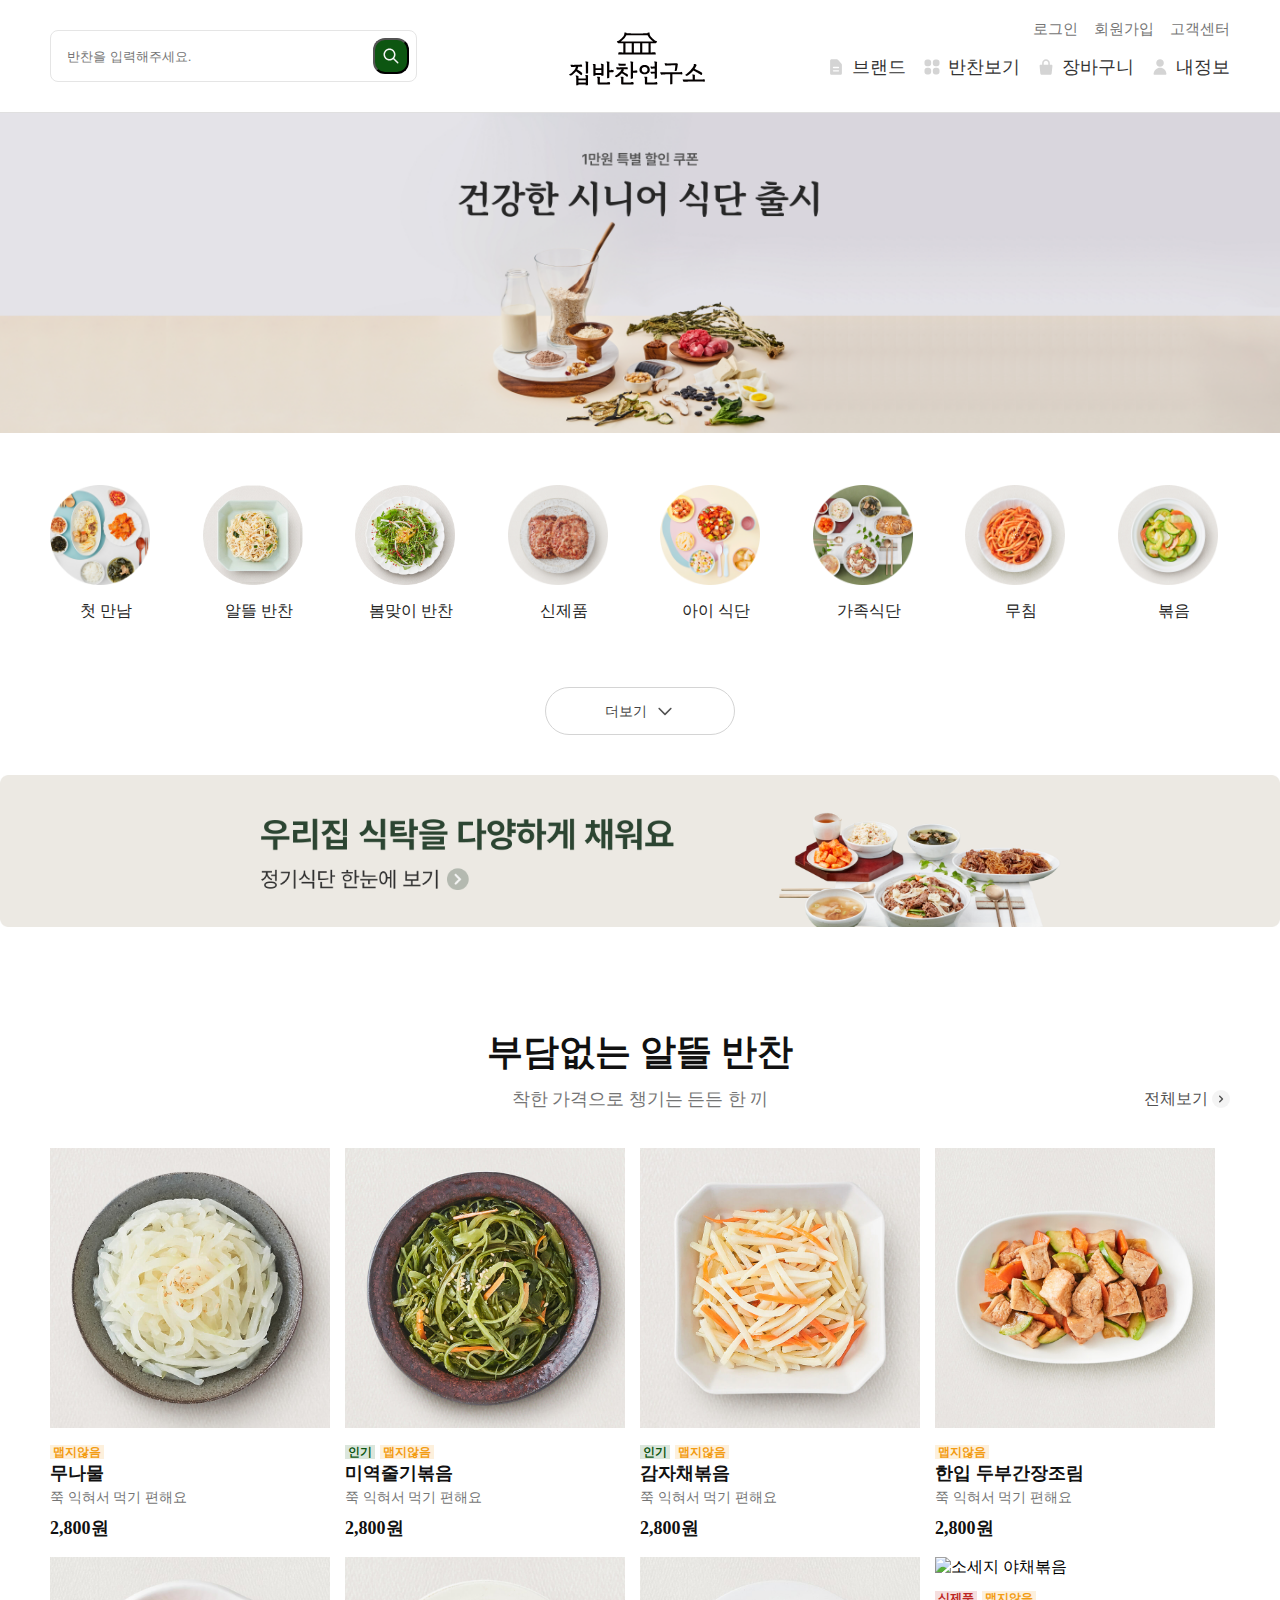
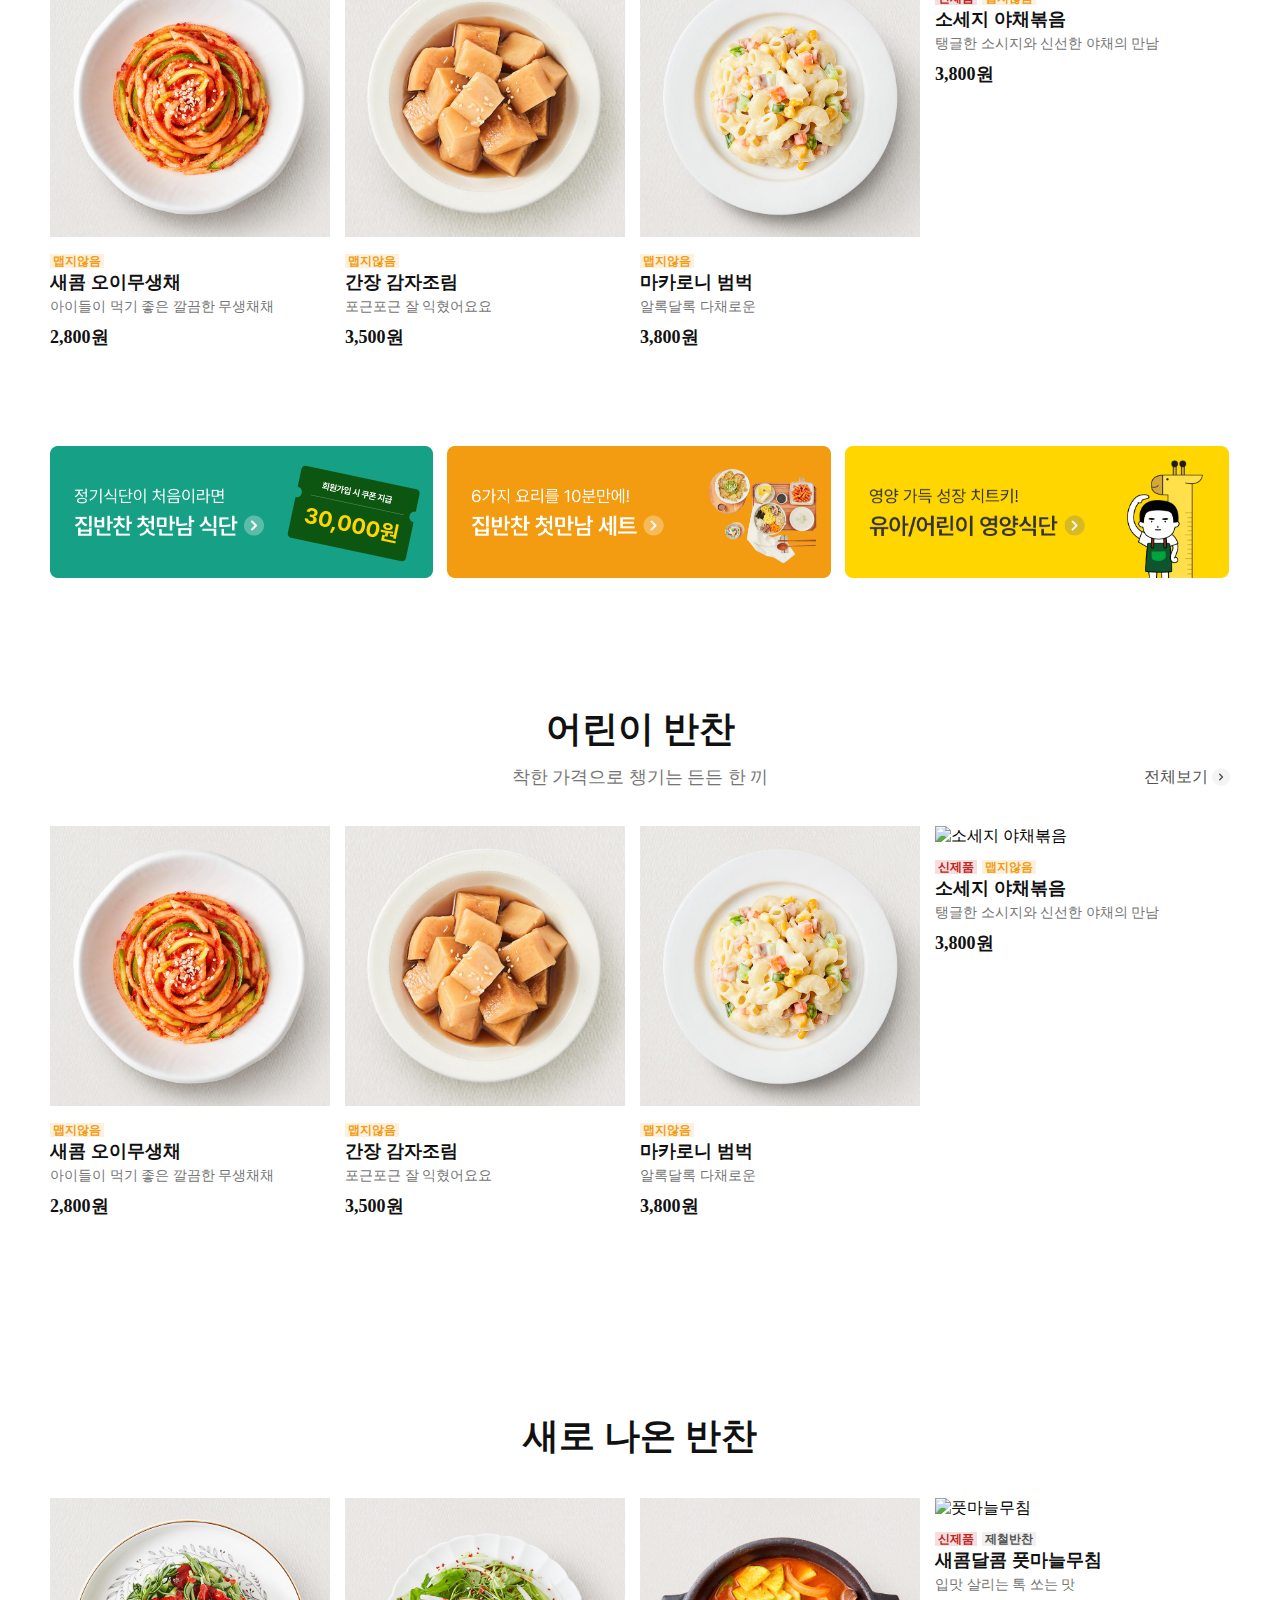
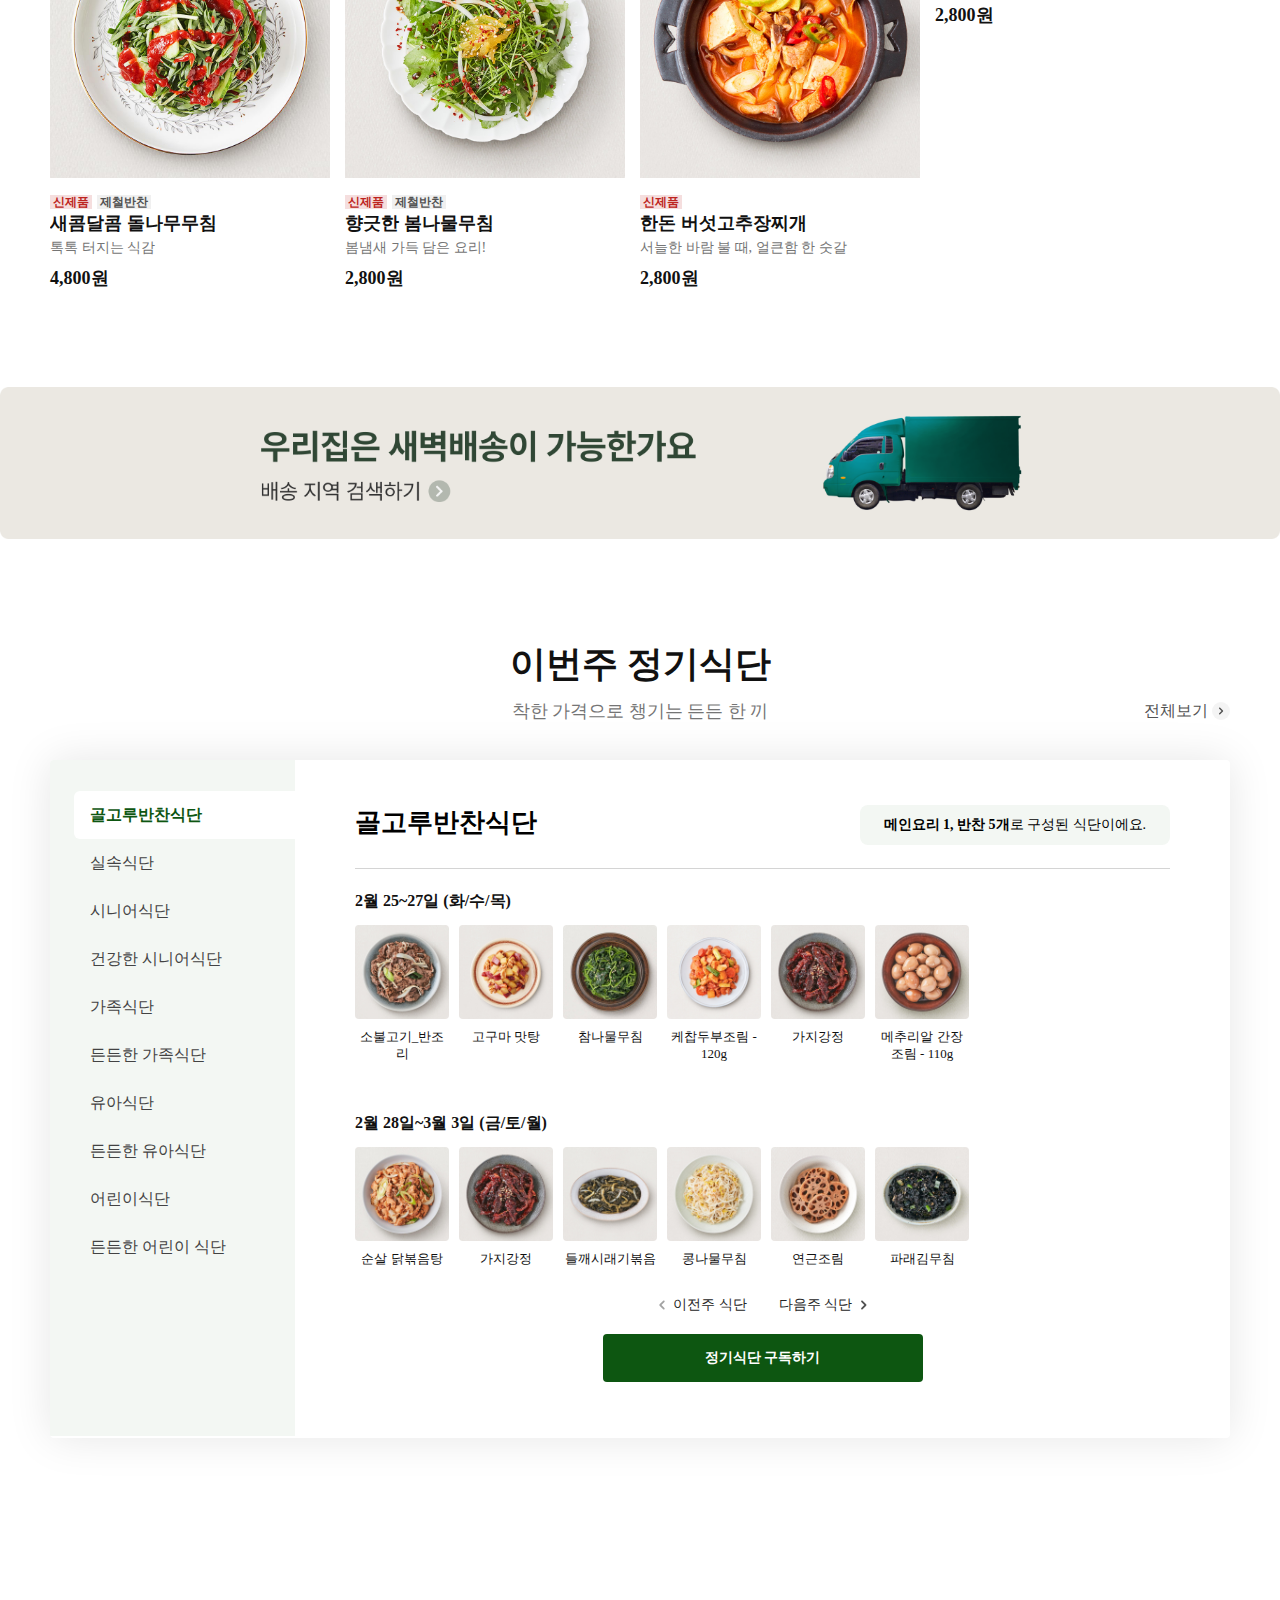
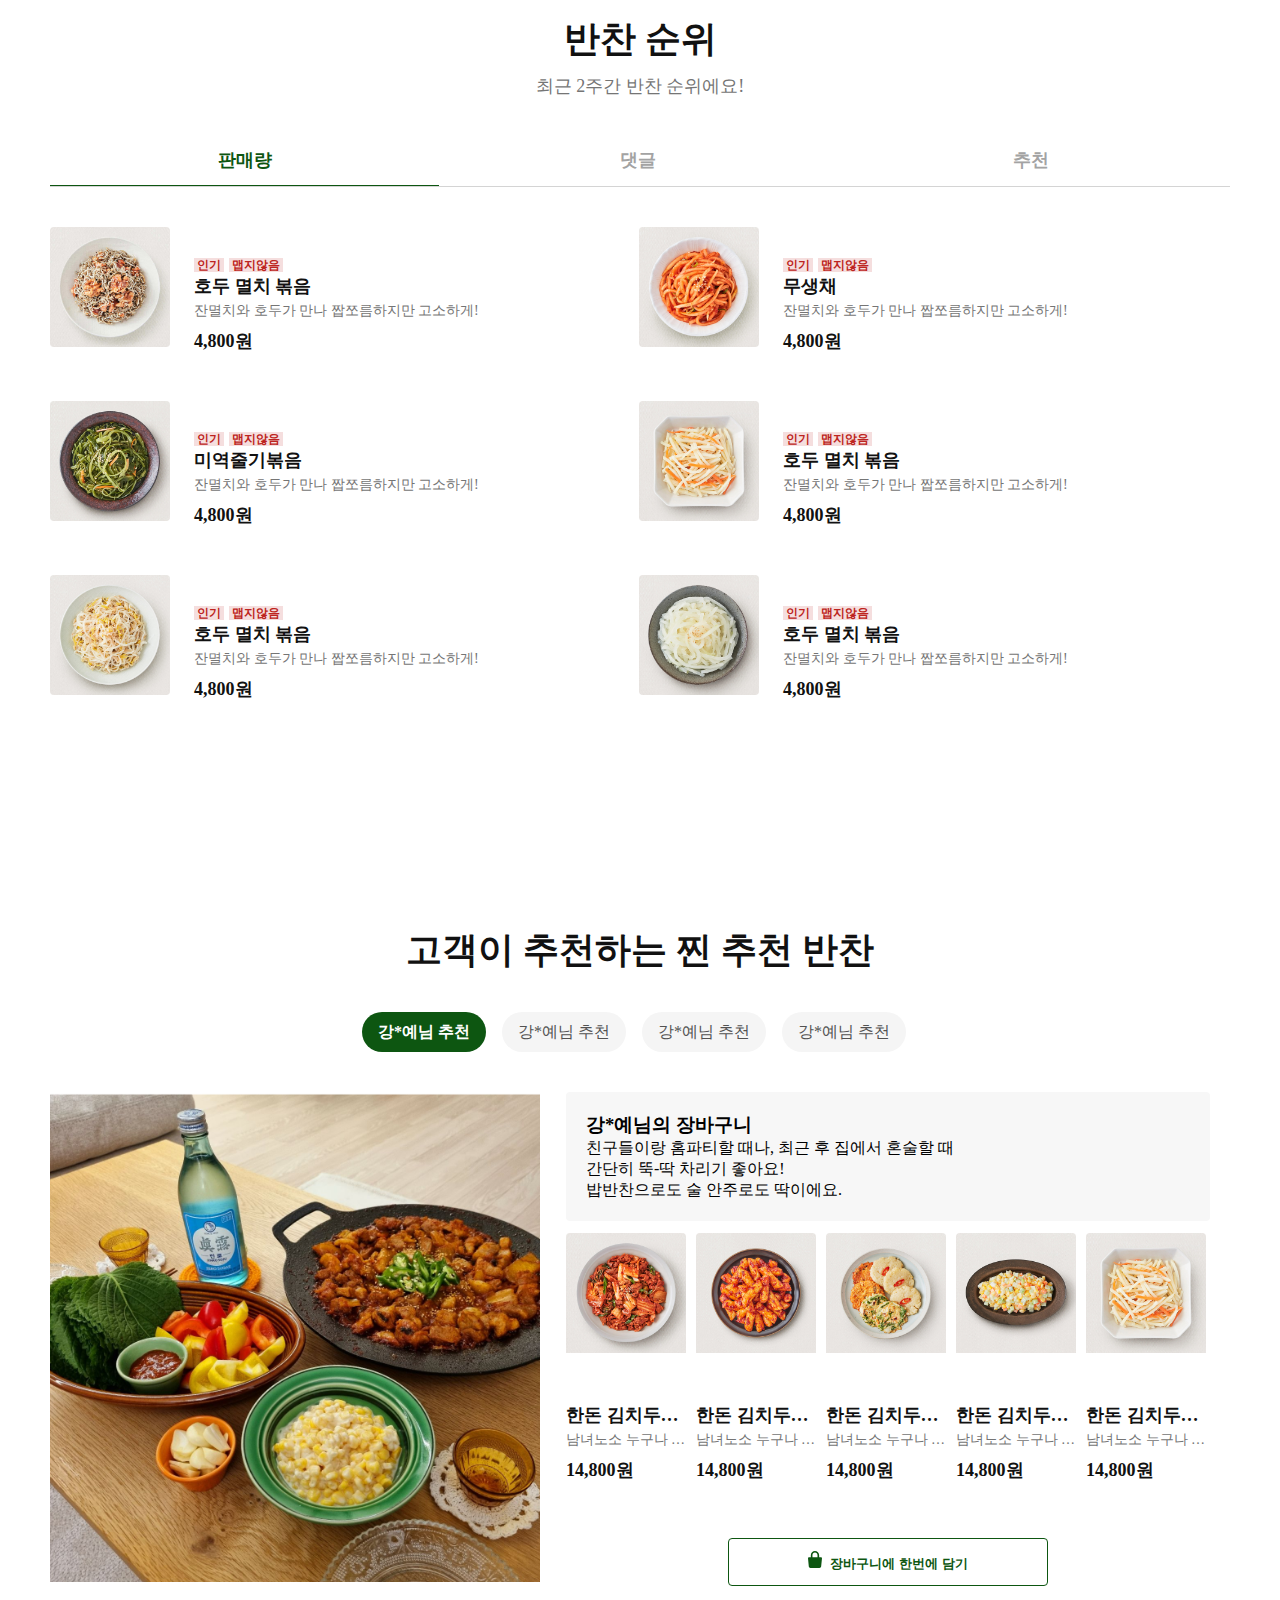
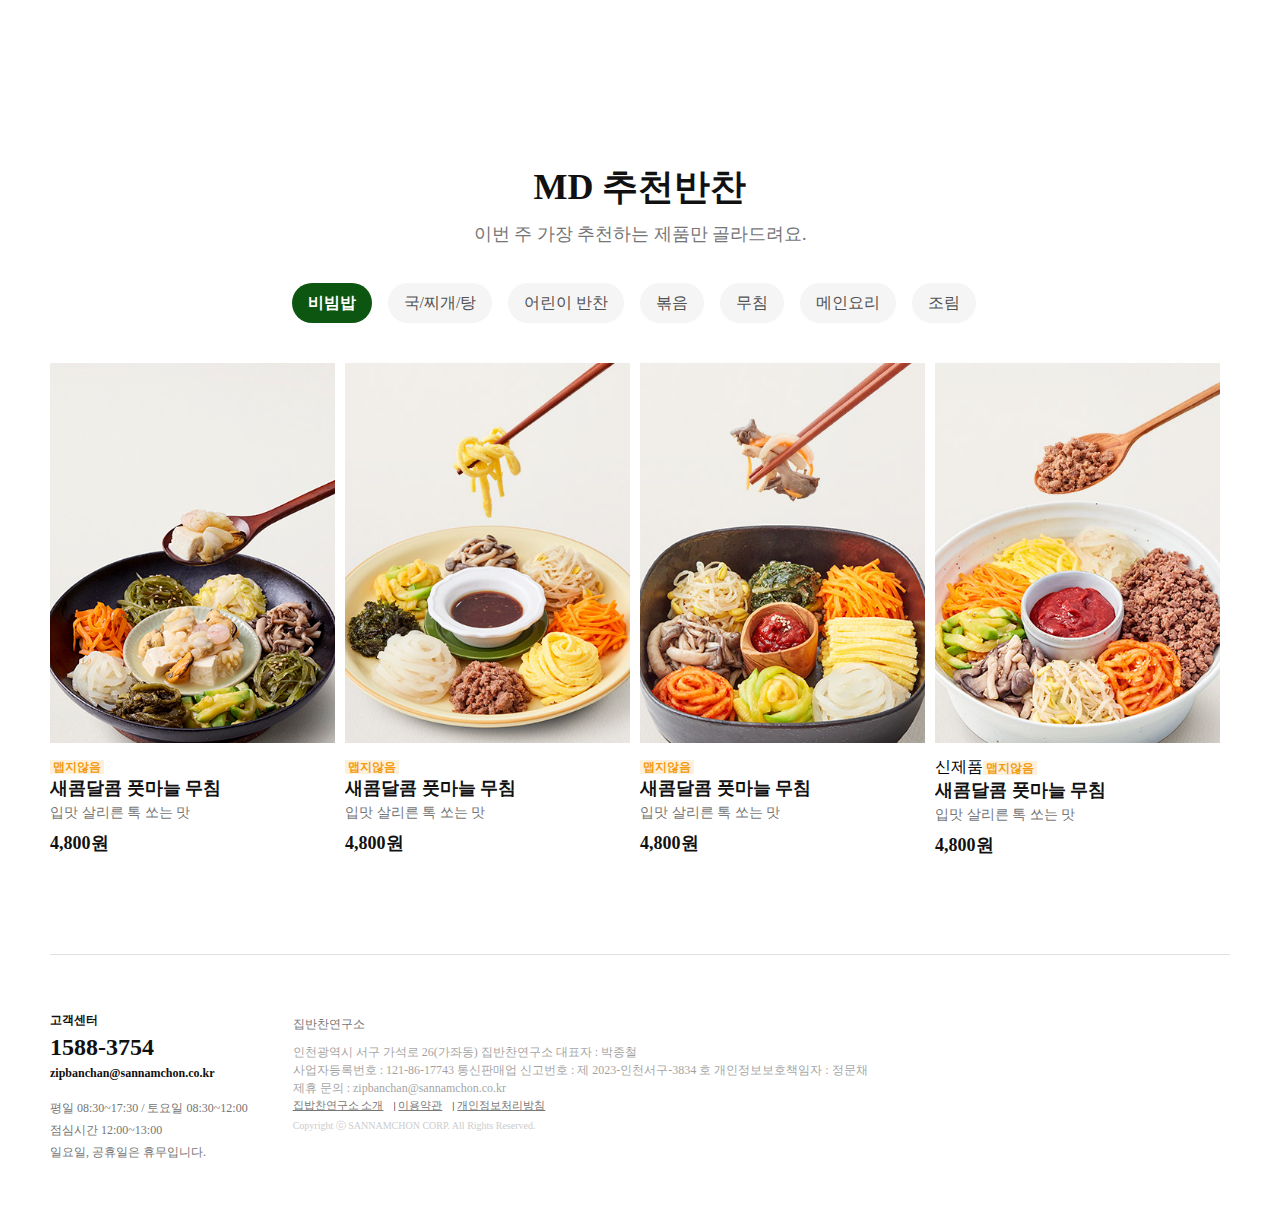
==== commit b68174a3: "sub.html" ====
--- a/index.html
+++ b/index.html
@@ -13,40 +13,42 @@
 <body>
     <!-- 헤더 -->
     <header>
-        <div class="search">
-            <form>
-                <input type="text" placeholder="반찬을 입력해주세요." name="search">
-                <div>
-                    <button class="search_but"></button>
-                </div>
-            </form>
-        </div>
-
-        <a href="" class="logo"><img src="img/logo_pc.svg" alt="로고"></a>
-
-        <div class="header_right_top">
-            <ul>
-                <li class="nav_menu"><a href="#">로그인</a></li>
-                <li class="nav_menu"><a href="#">회원가입</a></li>
-                <li id="tool_tip" class="nav_menu">
-                    <a href="#">고객센터</a>
-                    <ul>
-                        <li>식단 메뉴</li>
-                        <li>조리법</li>
-                        <li>공지사항</li>
-                        <li>자주묻는 질문</li>
-                        <li>1:1 문의</li>
-                    </ul>
-                </li>
-            </ul>
-        </div>
-        <div class="header_right_btm">
-            <ul>
-                <li class="nav_menu menu_brand"><a href="#">브랜드</a></li>
-                <li class="nav_menu menu_list"><a href="#">반찬보기</a></li>
-                <li class="nav_menu menu_cart"><a href="#">장바구니</a></li>
-                <li class="nav_menu menu_my"><a href="#">내정보</a></li>
-            </ul>
+        <div class="head">
+            <div class="search">
+                <form>
+                    <input type="text" placeholder="반찬을 입력해주세요." name="search">
+                    <div>
+                        <button class="search_but"></button>
+                    </div>
+                </form>
+            </div>
+
+            <a href="" class="logo"><img src="img/logo_pc.svg" alt="로고"></a>
+
+            <div class="header_right_top">
+                <ul>
+                    <li class="nav_menu"><a href="#">로그인</a></li>
+                    <li class="nav_menu"><a href="#">회원가입</a></li>
+                    <li id="tool_tip" class="nav_menu">
+                        <a href="#">고객센터</a>
+                        <ul>
+                            <li>식단 메뉴</li>
+                            <li>조리법</li>
+                            <li>공지사항</li>
+                            <li>자주묻는 질문</li>
+                            <li>1:1 문의</li>
+                        </ul>
+                    </li>
+                </ul>
+            </div>
+            <div class="header_right_btm">
+                <ul>
+                    <li class="nav_menu menu_brand"><a href="#">브랜드</a></li>
+                    <li class="nav_menu menu_list"><a href="#">반찬보기</a></li>
+                    <li class="nav_menu menu_cart"><a href="#">장바구니</a></li>
+                    <li class="nav_menu menu_my"><a href="#">내정보</a></li>
+                </ul>
+            </div>
         </div>
     </header>
 
@@ -59,37 +61,37 @@
     <div class="main_nav">
         <ul>
             <li><a href="#">
-                <img src="img/001051_main.png" alt="">
-                <span>첫 만남</span>
-            </a></li>
-            <li><a href="#">
-                <img src="img/001062_main.png" alt="">
-                <span>알뜰 반찬</span>
-            </a></li>
-            <li><a href="#">
-                <img src="img/001064_main.png" alt="">
-                <span>봄맞이 반찬</span>
-            </a></li>
-            <li><a href="#">
-                <img src="img/001060_main.png" alt="">
-                <span>신제품</span>
-            </a></li>
-            <li><a href="#">
-                <img src="img/001048_main.png" alt="">
-                <span>아이 식단</span>
-            </a></li>
-            <li><a href="#">
-                <img src="img/001049_main.png" alt="">
-                <span>가족식단</span>
-            </a></li>
-            <li><a href="#">
-                <img src="img/001003_main.png" alt="">
-                <span>무침</span>
-            </a></li>
-            <li><a href="#">
-                <img src="img/001009_main.png" alt="">
-                <span>볶음</span>
-            </a></li>
+                    <img src="img/001051_main.png" alt="">
+                    <span>첫 만남</span>
+                </a></li>
+            <li><a href="#">
+                    <img src="img/001062_main.png" alt="">
+                    <span>알뜰 반찬</span>
+                </a></li>
+            <li><a href="#">
+                    <img src="img/001064_main.png" alt="">
+                    <span>봄맞이 반찬</span>
+                </a></li>
+            <li><a href="#">
+                    <img src="img/001060_main.png" alt="">
+                    <span>신제품</span>
+                </a></li>
+            <li><a href="#">
+                    <img src="img/001048_main.png" alt="">
+                    <span>아이 식단</span>
+                </a></li>
+            <li><a href="#">
+                    <img src="img/001049_main.png" alt="">
+                    <span>가족식단</span>
+                </a></li>
+            <li><a href="#">
+                    <img src="img/001003_main.png" alt="">
+                    <span>무침</span>
+                </a></li>
+            <li><a href="#">
+                    <img src="img/001009_main.png" alt="">
+                    <span>볶음</span>
+                </a></li>
         </ul>
     </div>
 
@@ -110,7 +112,7 @@
                 착한 가격으로 챙기는 든든 한 끼
                 <a class="show_all">전체보기<img src="img/icon-arrow-right.svg" alt="전체보기"></a>
             </p>
-            
+
         </div>
         <div class="banchan_list banchan_list_rec">
             <div class="product">
@@ -156,7 +158,7 @@
                         <h5>2,800원</h5>
                     </div>
                 </a>
-            </div>    
+            </div>
             <div class="product">
                 <img src="img/1422_ZIP_P_5150_T.jpg" alt="새콤 오이무생채">
                 <div class="prd_discription">
--- a/css/common.css
+++ b/css/common.css
@@ -1,6 +1,11 @@
 @charset "utf-8";
 
 header {
+    width:100%;
+    border-bottom: 1px solid #E0E0E0;
+}
+
+.head {
     width:1180px;
     height: 112px;
     margin:0 auto;
